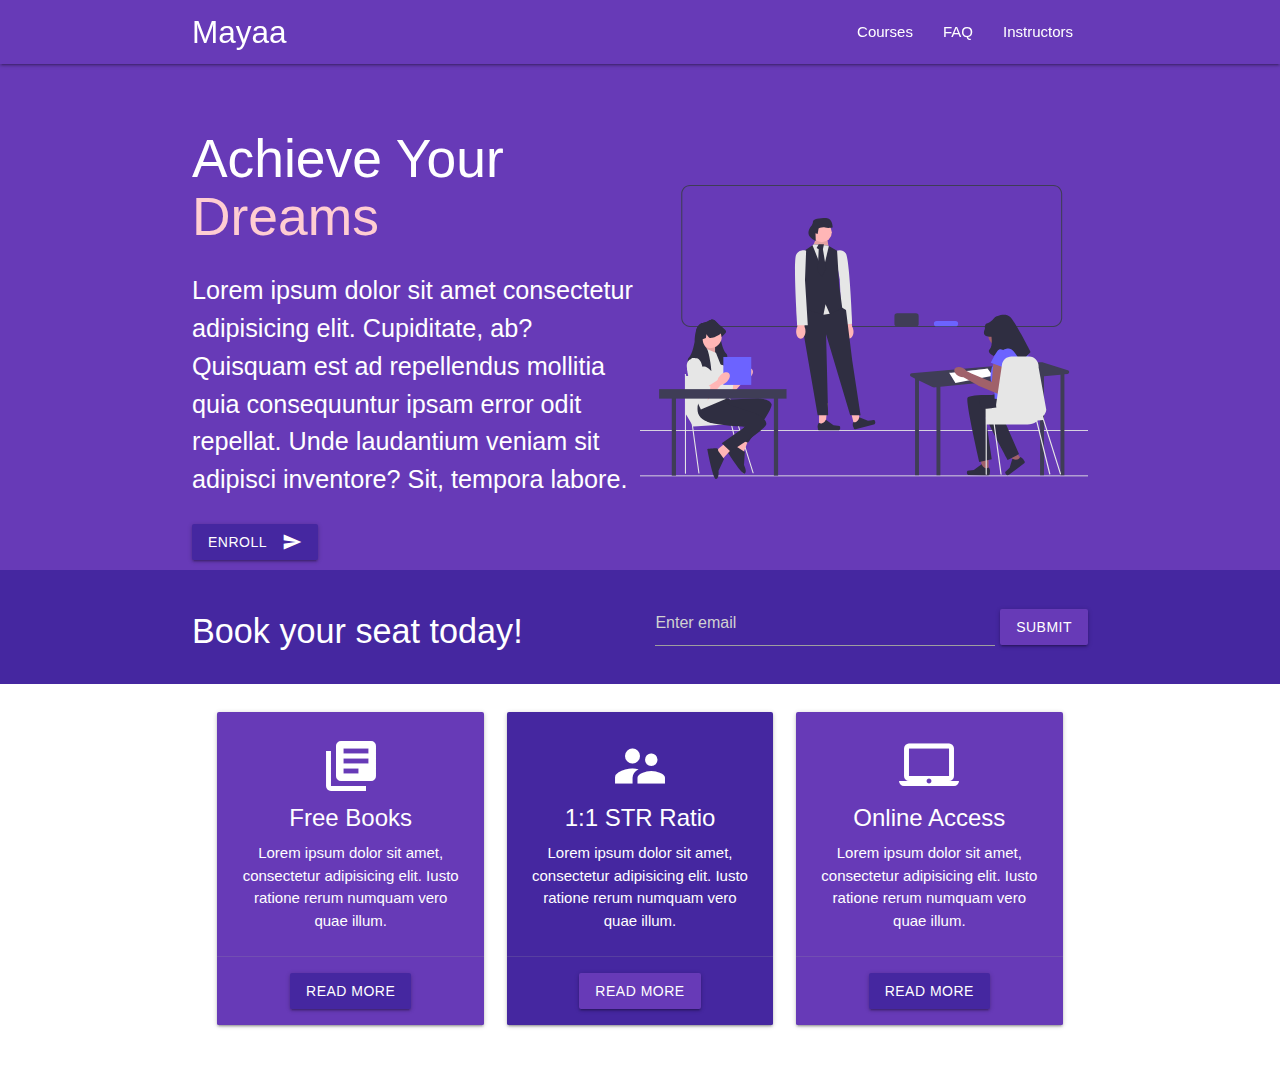
==== materialize_version/index.html @ 46b79b5e "Add materializeCSS version of the same design" ====
<!DOCTYPE html>
<html lang="en">

<head>
    <meta charset="UTF-8">
    <meta http-equiv="X-UA-Compatible" content="IE=edge">
    <meta name="viewport" content="width=device-width, initial-scale=1.0">
    <!--Import Google Icon Font-->
    <link href="https://fonts.googleapis.com/icon?family=Material+Icons" rel="stylesheet">
    <!--Import materialize.css-->
    <link rel="stylesheet" href="https://cdnjs.cloudflare.com/ajax/libs/materialize/1.0.0/css/materialize.min.css">
    <link rel="stylesheet" href="style.css">
    <title>Mayaa Preparation Classes</title>
</head>

<body>

    <!-- Navbar -->
    <div class="navbar-fixed">
        <nav class="nav-wrapper deep-purple z-depth-1">
            <div class="container">
                <a href="#" class="brand-logo">Mayaa</a>
                <!-- collapsible menu -->
                <a href="#" class="sidenav-trigger right" data-target="sidebar">
                    <i class="material-icons">menu</i>
                </a>

                <ul class="right hide-on-med-and-down">
                    <li>
                        <a href="#learn">Courses</a>
                    </li>
                    <li>
                        <a href="#questions">FAQ</a>
                    </li>
                    <li>
                        <a href="#instructors">Instructors</a>
                    </li>
                </ul>
            </div>
        </nav>
    </div>

    <!-- for the sidebar -->
    <ul class="sidenav" id="sidebar">
        <li>
            <a href="#learn">Courses</a>
        </li>
        <li>
            <a href="#questions">FAQ</a>
        </li>
        <li>
            <a href="#instructors">Instructors</a>
        </li>
    </ul>

    <!-- Showcase -->
    <section class="deep-purple white-text showcase">
        <div class="container">
            <div class="flex">
                <div>
                    <h2>Achieve Your <span class="red-text text-lighten-4">Dreams</span></h2>
                    <p class="flow-text">Lorem ipsum dolor sit amet consectetur adipisicing elit. Cupiditate, ab?
                        Quisquam est ad
                        repellendus mollitia quia consequuntur ipsam error odit repellat. Unde laudantium veniam sit
                        adipisci inventore? Sit, tempora labore.</p>
                    <button class="btn deep-purple darken-3 waves-effect waves-light" data-toggle="modal"
                        data-target="#enroll">Enroll
                        <i class="material-icons right">send</i>
                    </button>
                </div>
                <img class="showcase-img hide-on-small-and-down" src="img/showcase.svg" alt="a classroom">
            </div>
        </div>
    </section>


    <!-- Booking -->
    <section class="deep-purple darken-3 white-text booking">
        <div class="container">
            <div class="flex">
                <div class="valign-wrapper">
                    <h4>Book your seat today!</h4>
                </div>
                <div class="input-group">
                    <div class="flex">
                        <input type="text" placeholder="Enter email">
                        <button class="btn deep-purple" type="button">Submit</button>
                    </div>
                </div>
            </div>
        </div>
    </section>

    <!-- Boxes -->
    <section class="boxes">
        <div class="container">
            <div class="row">
                <div class="col s12 m4">
                    <div class="card deep-purple">
                        <div class="card-content white-text center-align">
                            <i class="medium material-icons">library_books</i>
                            <span class="card-title">Free Books</span>
                            <p>
                                Lorem ipsum dolor sit amet, consectetur adipisicing elit. Iusto ratione rerum numquam
                                vero quae illum.
                            </p>
                        </div>
                        <div class="card-action center-align">
                            <button class="btn deep-purple darken-3 waves-effect waves-light">Read More</button>
                        </div>
                    </div>
                </div>
                <div class="col s12 m4">
                    <div class="card deep-purple darken-3">
                        <div class="card-content white-text center-align">
                            <i class="medium material-icons">supervisor_account</i>
                            <span class="card-title">1:1 STR Ratio</span>
                            <p>
                                Lorem ipsum dolor sit amet, consectetur adipisicing elit. Iusto ratione rerum numquam
                                vero quae illum.
                            </p>
                        </div>
                        <div class="card-action center-align">
                            <button class="btn deep-purple waves-effect waves-light">Read More</button>
                        </div>
                    </div>
                </div>
                <div class="col s12 m4">
                    <div class="card deep-purple">
                        <div class="card-content white-text center-align">
                            <i class="medium material-icons">laptop_mac</i>
                            <span class="card-title">Online Access</span>
                            <p>
                                Lorem ipsum dolor sit amet, consectetur adipisicing elit. Iusto ratione rerum numquam
                                vero quae illum.
                            </p>
                        </div>
                        <div class="card-action center-align">
                            <button class="btn deep-purple darken-3 waves-effect waves-light">Read More</button>
                        </div>
                    </div>
                </div>
            </div>
        </div>
    </section>

    <!--JavaScript at end of body for optimized loading-->
    <script src="https://cdnjs.cloudflare.com/ajax/libs/materialize/1.0.0/js/materialize.min.js"></script>
    <script>
        document.addEventListener('DOMContentLoaded', function () {
            var elems = document.querySelectorAll('.sidenav');
            var instances = M.Sidenav.init(elems, {});
        });
    </script>
</body>

</html>
---- materialize_version/style.css ----
.flex {
    display: flex;
    align-items: center;
    justify-content: space-between;
}

.showcase::before {
    display: block;
    content: '';
    height: 30px;
}

.showcase-img {
    width: 50%;
    height: auto;
}

.showcase .btn {
    margin-bottom: 10px;
}

.booking {
    padding: 20px 0;
}

.booking .btn {
    margin-left: 5px;
}

.booking .valign-wrapper,
.booking .input-group{
    flex-grow: 1;
}

.boxes {
    padding: 20px;
}
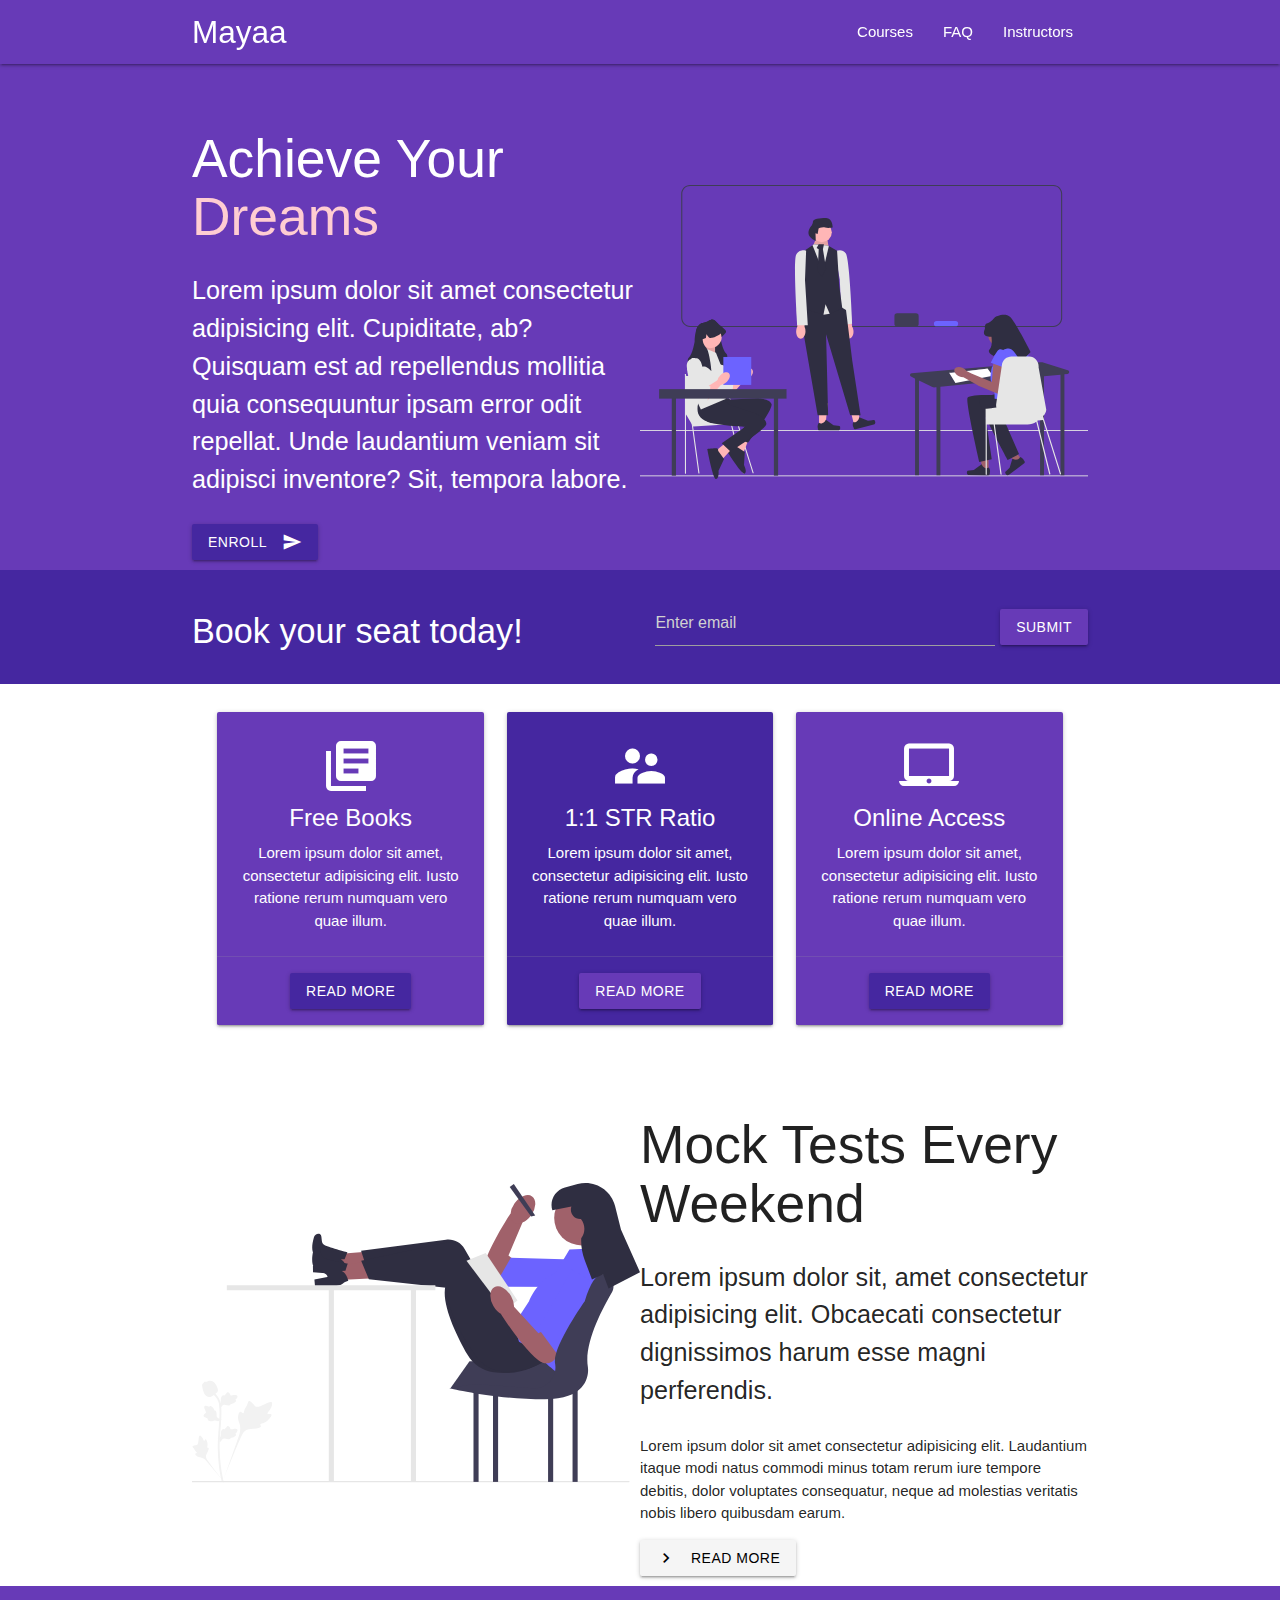
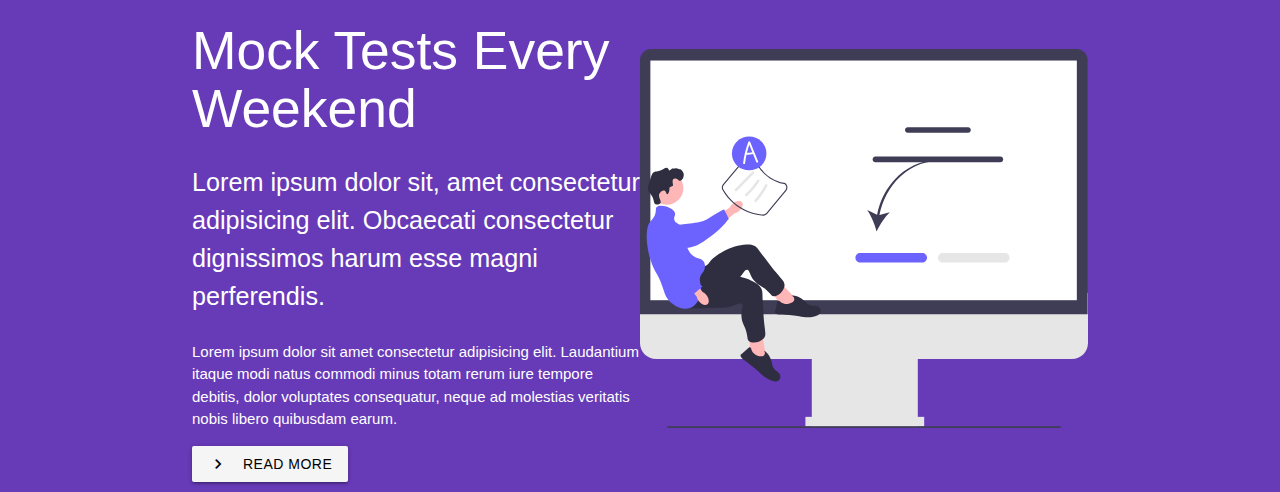
==== commit eca42f43: "Add Services Section" ====
--- a/materialize_version/index.html
+++ b/materialize_version/index.html
@@ -73,7 +73,6 @@
         </div>
     </section>
 
-
     <!-- Booking -->
     <section class="deep-purple darken-3 white-text booking">
         <div class="container">
@@ -144,6 +143,46 @@
         </div>
     </section>
 
+    <!-- Services -->
+    <section id="learn">
+        <div class="container">
+            <div class="flex">
+                <img src="img/exams.svg" class="learn-img" alt="person taking an exam">
+                <div>
+                    <h2>Mock Tests Every Weekend</h2>
+                    <p class="flow-text">Lorem ipsum dolor sit, amet consectetur adipisicing elit. Obcaecati consectetur
+                        dignissimos harum esse magni perferendis.</p>
+                    <p>Lorem ipsum dolor sit amet consectetur adipisicing elit. Laudantium itaque modi natus commodi
+                        minus totam rerum iure tempore debitis, dolor voluptates consequatur, neque ad molestias
+                        veritatis nobis libero quibusdam earum.</p>
+                    <a href="#!" class="btn grey lighten-4 waves-effect waves-black black-text">
+                        <i class="material-icons left">chevron_right</i>Read More
+                    </a>
+                </div>
+            </div>
+        </div>
+    </section>
+
+    <section id="learn" class="deep-purple white-text">
+        <div class="container">
+            <div class="flex">
+                <div>
+                    <h2>Mock Tests Every Weekend</h2>
+                    <p class="flow-text">Lorem ipsum dolor sit, amet consectetur adipisicing elit. Obcaecati consectetur
+                        dignissimos harum esse magni perferendis.</p>
+                    <p>Lorem ipsum dolor sit amet consectetur adipisicing elit. Laudantium itaque modi natus commodi
+                        minus totam rerum iure tempore debitis, dolor voluptates consequatur, neque ad molestias
+                        veritatis nobis libero quibusdam earum.</p>
+                    <a href="#!" class="btn grey lighten-4 waves-effect waves-black black-text">
+                        <i class="material-icons left">chevron_right</i>Read More
+                    </a>
+                </div>
+                <img src="img/test.svg" class="learn-img" alt="person taking an exam">
+            </div>
+        </div>
+    </section>
+
+
     <!--JavaScript at end of body for optimized loading-->
     <script src="https://cdnjs.cloudflare.com/ajax/libs/materialize/1.0.0/js/materialize.min.js"></script>
     <script>
--- a/materialize_version/style.css
+++ b/materialize_version/style.css
@@ -10,12 +10,14 @@
     height: 30px;
 }
 
-.showcase-img {
+.showcase-img,
+.learn-img {
     width: 50%;
     height: auto;
 }
 
-.showcase .btn {
+.showcase .btn,
+#learn .btn{
     margin-bottom: 10px;
 }
 
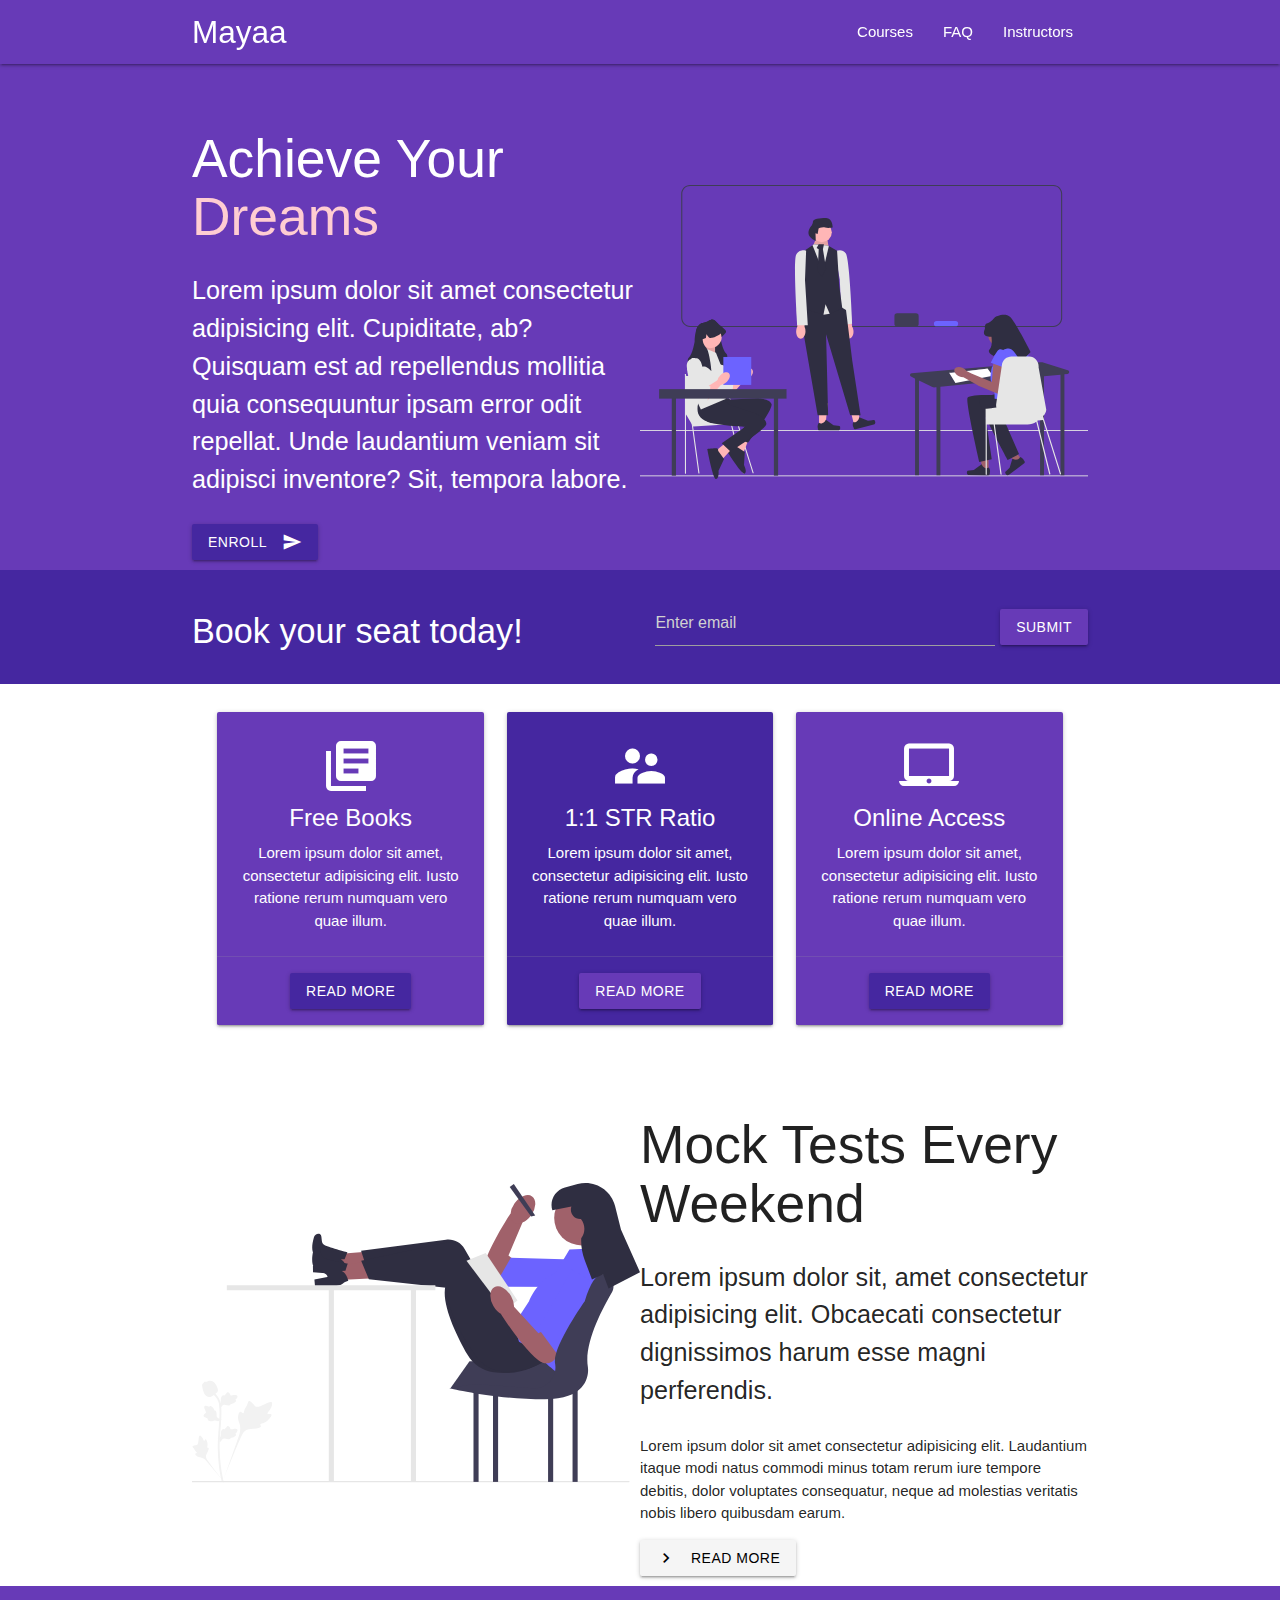
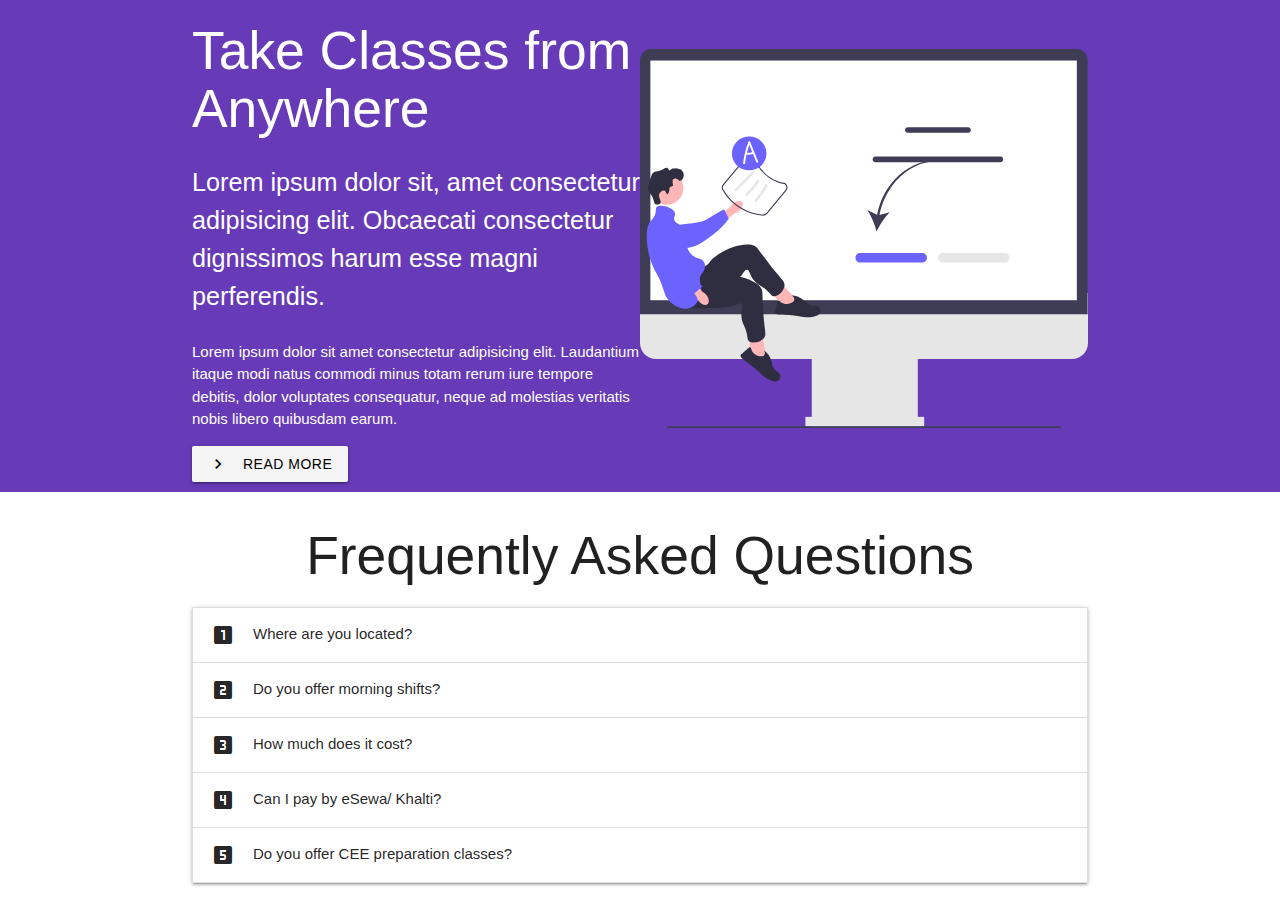
==== commit 1d599b9a: "Add FAQ" ====
--- a/materialize_version/index.html
+++ b/materialize_version/index.html
@@ -167,7 +167,7 @@
         <div class="container">
             <div class="flex">
                 <div>
-                    <h2>Mock Tests Every Weekend</h2>
+                    <h2>Take Classes from Anywhere</h2>
                     <p class="flow-text">Lorem ipsum dolor sit, amet consectetur adipisicing elit. Obcaecati consectetur
                         dignissimos harum esse magni perferendis.</p>
                     <p>Lorem ipsum dolor sit amet consectetur adipisicing elit. Laudantium itaque modi natus commodi
@@ -182,13 +182,47 @@
         </div>
     </section>
 
+    <!-- FAQ -->
+    <section id="questions">
+        <div class="container">
+            <h2 class="center-align">Frequently Asked Questions</h2>
+            <ul class="collapsible">
+                <li>
+                    <div class="collapsible-header"><i class="material-icons left">looks_one</i>Where are you located?</div>
+                    <div class="collapsible-body"><span>Lorem ipsum dolor sit amet.</span></div>
+                </li>
+                <li>
+                    <div class="collapsible-header"><i class="material-icons left">looks_two</i>Do you offer morning shifts?</div>
+                    <div class="collapsible-body"><span>Lorem ipsum dolor sit amet.</span></div>
+                </li>
+                <li>
+                    <div class="collapsible-header"><i class="material-icons left">looks_3</i>How much does it cost?</div>
+                    <div class="collapsible-body"><span>Lorem ipsum dolor sit amet.</span></div>
+                </li>
+                <li>
+                    <div class="collapsible-header"><i class="material-icons left">looks_4</i>Can I pay by eSewa/ Khalti?</div>
+                    <div class="collapsible-body"><span>Lorem ipsum dolor sit amet.</span></div>
+                </li>
+                <li>
+                    <div class="collapsible-header"><i class="material-icons left">looks_5</i>Do you offer CEE preparation classes?</div>
+                    <div class="collapsible-body"><span>Lorem ipsum dolor sit amet.</span></div>
+                </li>
+            </ul>
+        </div>
+    </section>
+
+    <!-- Instructors -->
 
     <!--JavaScript at end of body for optimized loading-->
     <script src="https://cdnjs.cloudflare.com/ajax/libs/materialize/1.0.0/js/materialize.min.js"></script>
     <script>
         document.addEventListener('DOMContentLoaded', function () {
-            var elems = document.querySelectorAll('.sidenav');
-            var instances = M.Sidenav.init(elems, {});
+            // Sidenav
+            var sidenavs = document.querySelectorAll('.sidenav');
+            var sidenav_instances = M.Sidenav.init(sidenavs, {});
+            // Accordion
+            var accordions = document.querySelectorAll('.collapsible');
+            var accordion_instances = M.Collapsible.init(accordions, {});
         });
     </script>
 </body>
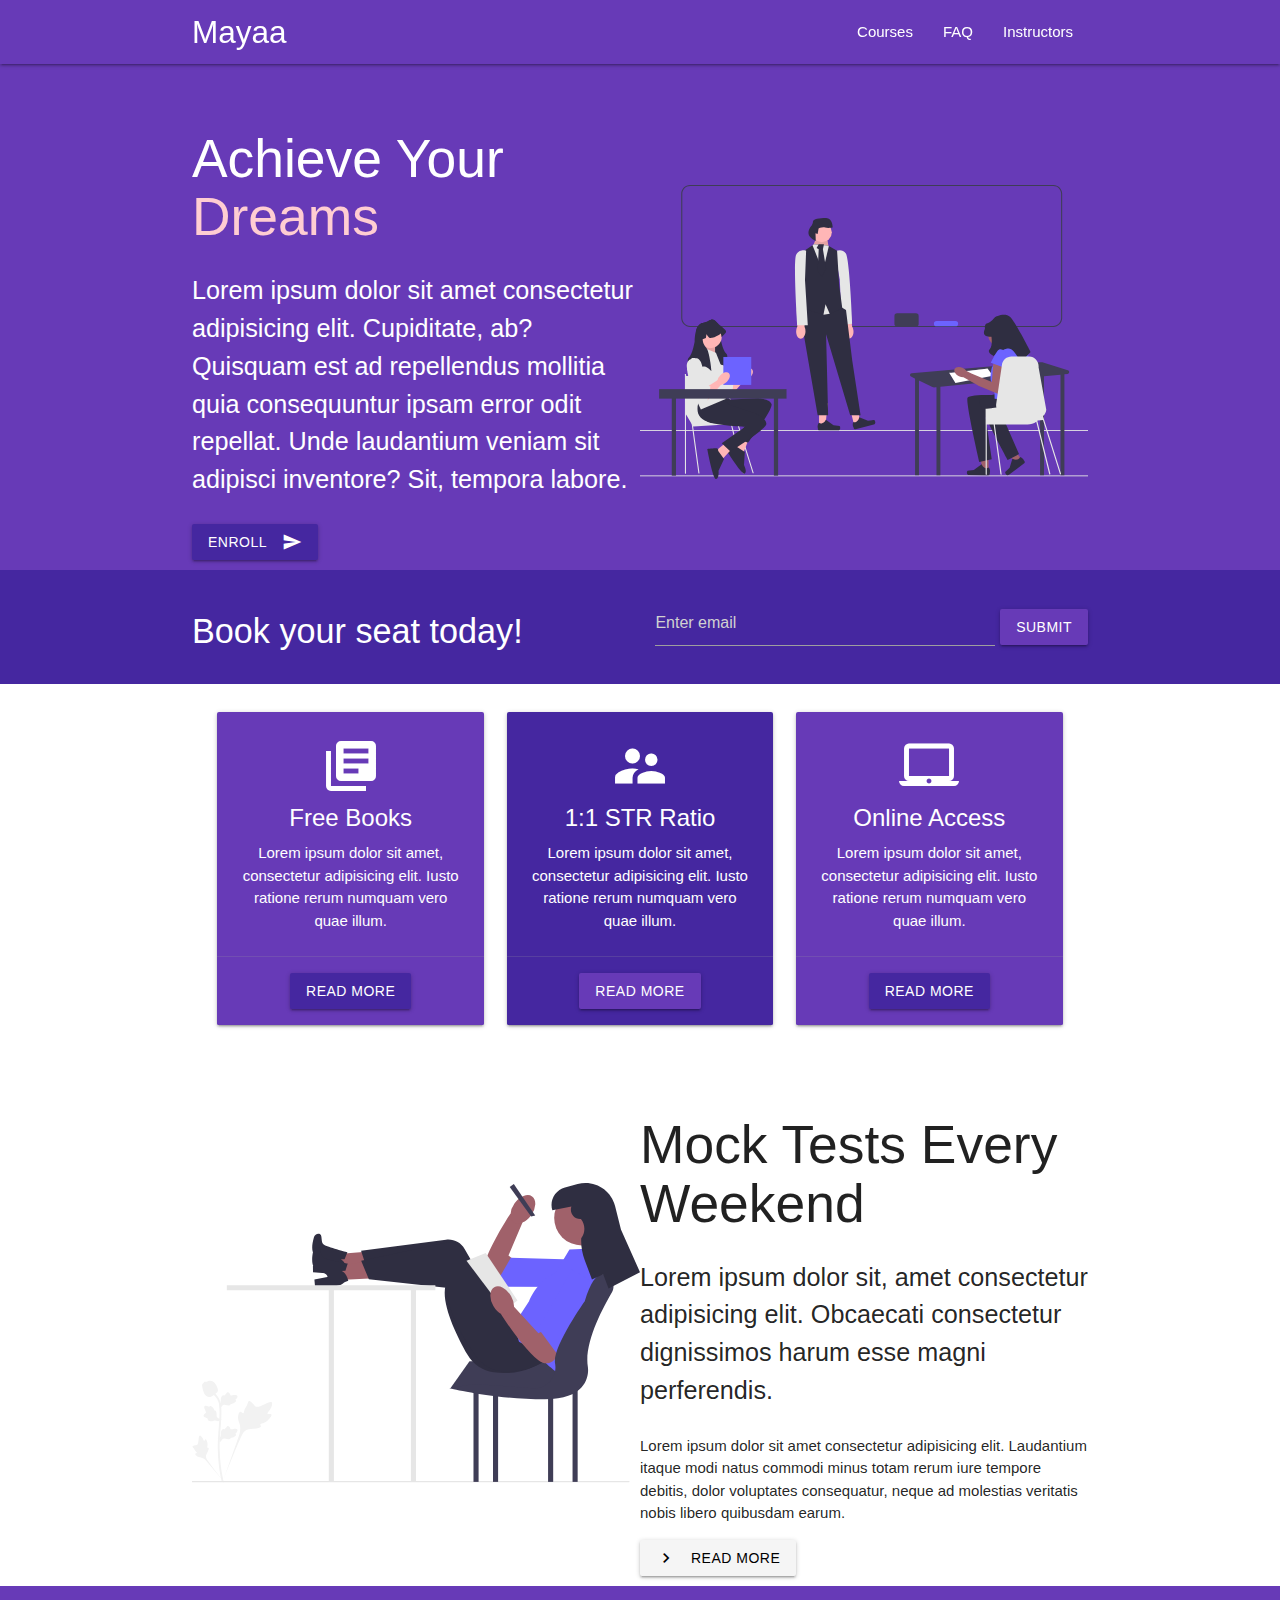
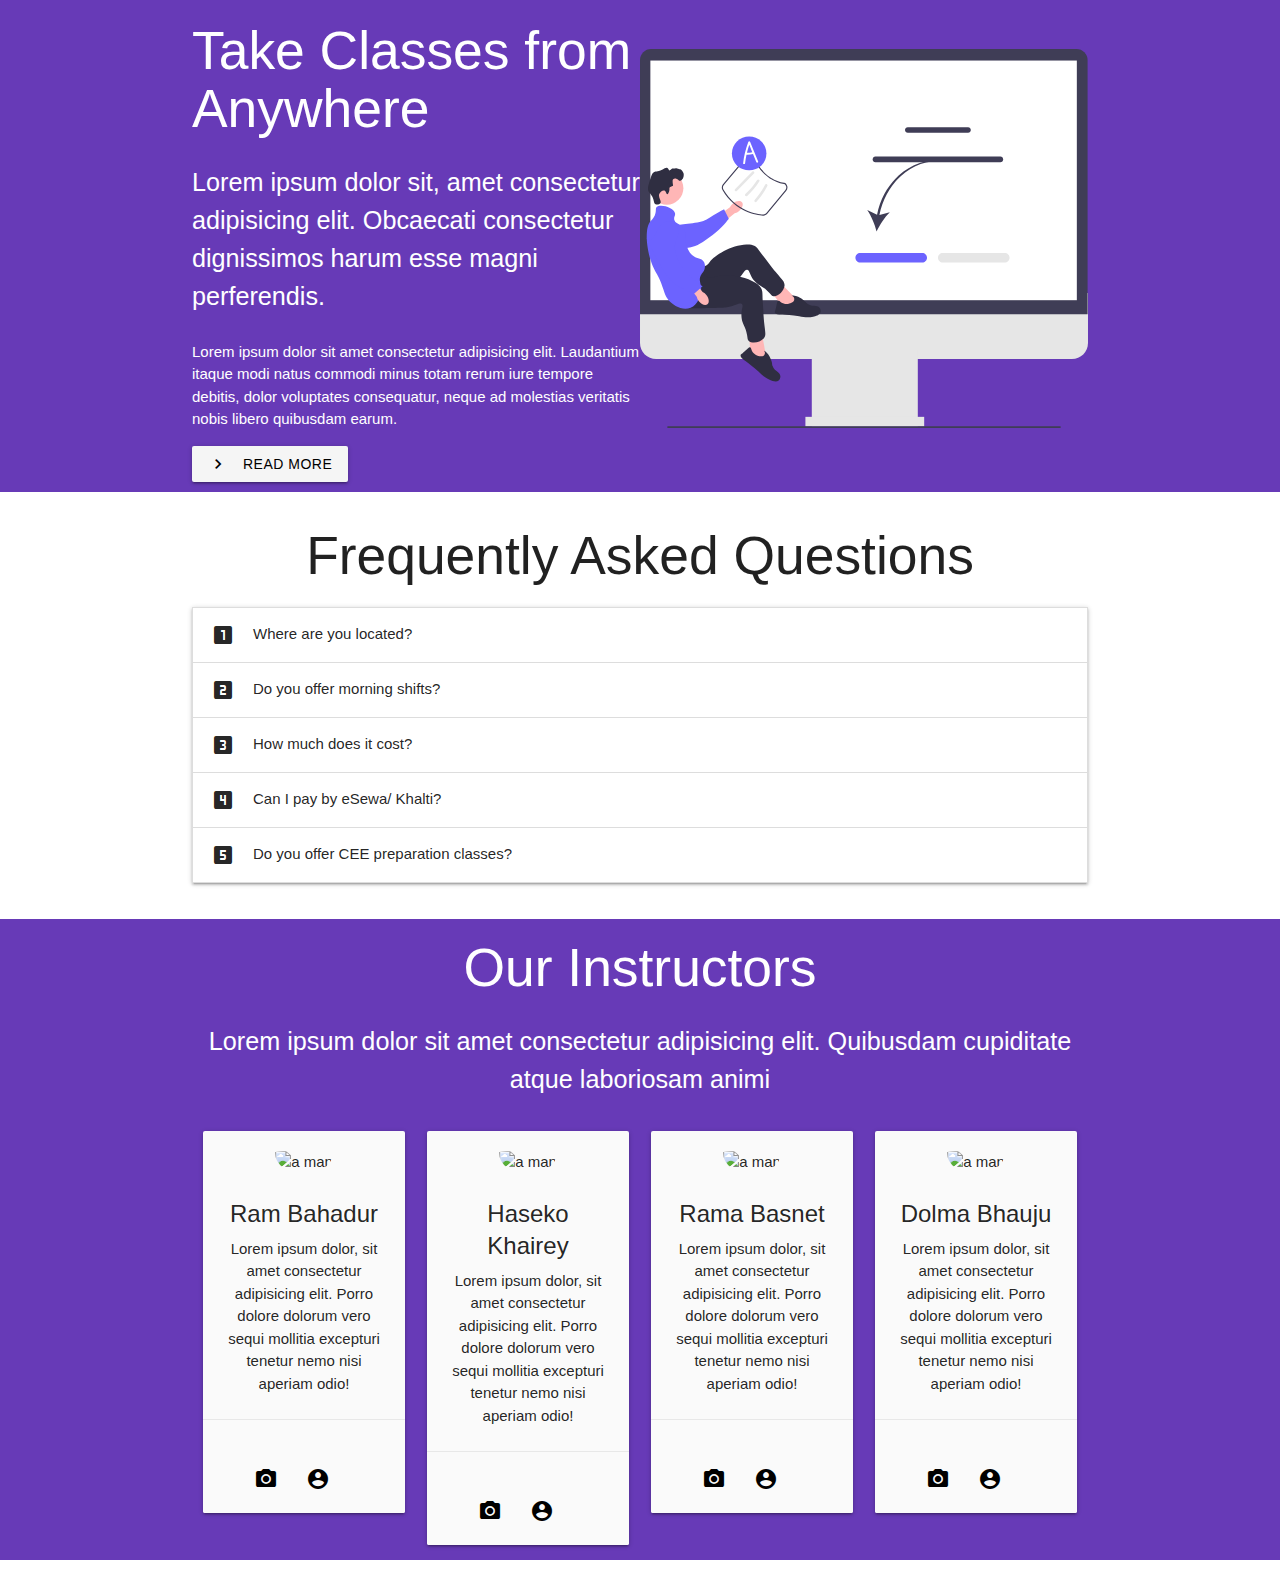
==== commit 29342ac6: "Add instructors section" ====
--- a/materialize_version/index.html
+++ b/materialize_version/index.html
@@ -188,23 +188,28 @@
             <h2 class="center-align">Frequently Asked Questions</h2>
             <ul class="collapsible">
                 <li>
-                    <div class="collapsible-header"><i class="material-icons left">looks_one</i>Where are you located?</div>
-                    <div class="collapsible-body"><span>Lorem ipsum dolor sit amet.</span></div>
-                </li>
-                <li>
-                    <div class="collapsible-header"><i class="material-icons left">looks_two</i>Do you offer morning shifts?</div>
-                    <div class="collapsible-body"><span>Lorem ipsum dolor sit amet.</span></div>
-                </li>
-                <li>
-                    <div class="collapsible-header"><i class="material-icons left">looks_3</i>How much does it cost?</div>
-                    <div class="collapsible-body"><span>Lorem ipsum dolor sit amet.</span></div>
-                </li>
-                <li>
-                    <div class="collapsible-header"><i class="material-icons left">looks_4</i>Can I pay by eSewa/ Khalti?</div>
-                    <div class="collapsible-body"><span>Lorem ipsum dolor sit amet.</span></div>
-                </li>
-                <li>
-                    <div class="collapsible-header"><i class="material-icons left">looks_5</i>Do you offer CEE preparation classes?</div>
+                    <div class="collapsible-header"><i class="material-icons left">looks_one</i>Where are you located?
+                    </div>
+                    <div class="collapsible-body"><span>Lorem ipsum dolor sit amet.</span></div>
+                </li>
+                <li>
+                    <div class="collapsible-header"><i class="material-icons left">looks_two</i>Do you offer morning
+                        shifts?</div>
+                    <div class="collapsible-body"><span>Lorem ipsum dolor sit amet.</span></div>
+                </li>
+                <li>
+                    <div class="collapsible-header"><i class="material-icons left">looks_3</i>How much does it cost?
+                    </div>
+                    <div class="collapsible-body"><span>Lorem ipsum dolor sit amet.</span></div>
+                </li>
+                <li>
+                    <div class="collapsible-header"><i class="material-icons left">looks_4</i>Can I pay by eSewa/
+                        Khalti?</div>
+                    <div class="collapsible-body"><span>Lorem ipsum dolor sit amet.</span></div>
+                </li>
+                <li>
+                    <div class="collapsible-header"><i class="material-icons left">looks_5</i>Do you offer CEE
+                        preparation classes?</div>
                     <div class="collapsible-body"><span>Lorem ipsum dolor sit amet.</span></div>
                 </li>
             </ul>
@@ -212,17 +217,87 @@
     </section>
 
     <!-- Instructors -->
+    <section id="instructors" class="deep-purple">
+        <div class="container">
+            <h2 class="center-align white-text">Our Instructors</h2>
+            <p class="flow-text center-align white-text">
+                Lorem ipsum dolor sit amet consectetur adipisicing elit. Quibusdam cupiditate atque laboriosam animi
+            </p>
+            <div class="row">
+                <div class="col s12 m6 l3">
+                    <div class="card center-align grey lighten-5">
+                        <img src="https://randomuser.me/api/portraits/men/69.jpg" alt="a man"
+                            class="responsive-image circle">
+                        <div class="card-content">
+                            <span class="card-title">Ram Bahadur</span>
+                            <p>Lorem ipsum dolor, sit amet consectetur adipisicing elit. Porro dolore dolorum vero sequi
+                                mollitia excepturi tenetur nemo nisi aperiam odio!</p>
+                        </div>
+                        <div class="card-action">
+                            <a href="#!"><i class="material-icons">flutter_dash</i></a>
+                            <a href="#!"><i class="material-icons">photo_camera</i></a>
+                            <a href="#!"><i class="material-icons">account_circle</i></a>
+                        </div>
+                    </div>
+                </div>
+                <div class="col s12 m6 l3">
+                    <div class="card center-align grey lighten-5">
+                        <img src="https://randomuser.me/api/portraits/men/42.jpg" alt="a man"
+                            class="responsive-image circle">
+                        <div class="card-content">
+                            <span class="card-title">Haseko Khairey</span>
+                            <p>Lorem ipsum dolor, sit amet consectetur adipisicing elit. Porro dolore dolorum vero sequi
+                                mollitia excepturi tenetur nemo nisi aperiam odio!</p>
+                        </div>
+                        <div class="card-action">
+                            <a href="#!"><i class="material-icons">flutter_dash</i></a>
+                            <a href="#!"><i class="material-icons">photo_camera</i></a>
+                            <a href="#!"><i class="material-icons">account_circle</i></a>
+                        </div>
+                    </div>
+                </div>
+                <div class="col s12 m6 l3">
+                    <div class="card center-align grey lighten-5">
+                        <img src="https://randomuser.me/api/portraits/women/69.jpg" alt="a man"
+                            class="responsive-image circle">
+                        <div class="card-content">
+                            <span class="card-title">Rama Basnet</span>
+                            <p>Lorem ipsum dolor, sit amet consectetur adipisicing elit. Porro dolore dolorum vero sequi
+                                mollitia excepturi tenetur nemo nisi aperiam odio!</p>
+                        </div>
+                        <div class="card-action">
+                            <a href="#!"><i class="material-icons">flutter_dash</i></a>
+                            <a href="#!"><i class="material-icons">photo_camera</i></a>
+                            <a href="#!"><i class="material-icons">account_circle</i></a>
+                        </div>
+                    </div>
+                </div>
+                <div class="col s12 m6 l3">
+                    <div class="card center-align grey lighten-5">
+                        <img src="https://randomuser.me/api/portraits/women/42.jpg" alt="a man"
+                            class="responsive-image circle">
+                        <div class="card-content">
+                            <span class="card-title">Dolma Bhauju</span>
+                            <p>Lorem ipsum dolor, sit amet consectetur adipisicing elit. Porro dolore dolorum vero sequi
+                                mollitia excepturi tenetur nemo nisi aperiam odio!</p>
+                        </div>
+                        <div class="card-action">
+                            <a href="#!"><i class="material-icons">flutter_dash</i></a>
+                            <a href="#!"><i class="material-icons">photo_camera</i></a>
+                            <a href="#!"><i class="material-icons">account_circle</i></a>
+                        </div>
+                    </div>
+                </div>
+            </div>
+        </div>
+    </section>
 
     <!--JavaScript at end of body for optimized loading-->
     <script src="https://cdnjs.cloudflare.com/ajax/libs/materialize/1.0.0/js/materialize.min.js"></script>
     <script>
         document.addEventListener('DOMContentLoaded', function () {
-            // Sidenav
-            var sidenavs = document.querySelectorAll('.sidenav');
-            var sidenav_instances = M.Sidenav.init(sidenavs, {});
-            // Accordion
-            var accordions = document.querySelectorAll('.collapsible');
-            var accordion_instances = M.Collapsible.init(accordions, {});
+            // initialize all components that require JavaScript
+            M.AutoInit();
         });
     </script>
 </body>
--- a/materialize_version/style.css
+++ b/materialize_version/style.css
@@ -37,3 +37,15 @@
 .boxes {
     padding: 20px;
 }
+
+#instructors a {
+    color: black;
+}
+
+#instructors img {
+    padding-top: 20px;
+}
+
+#instructors h2 {
+    padding-top: 20px;
+}
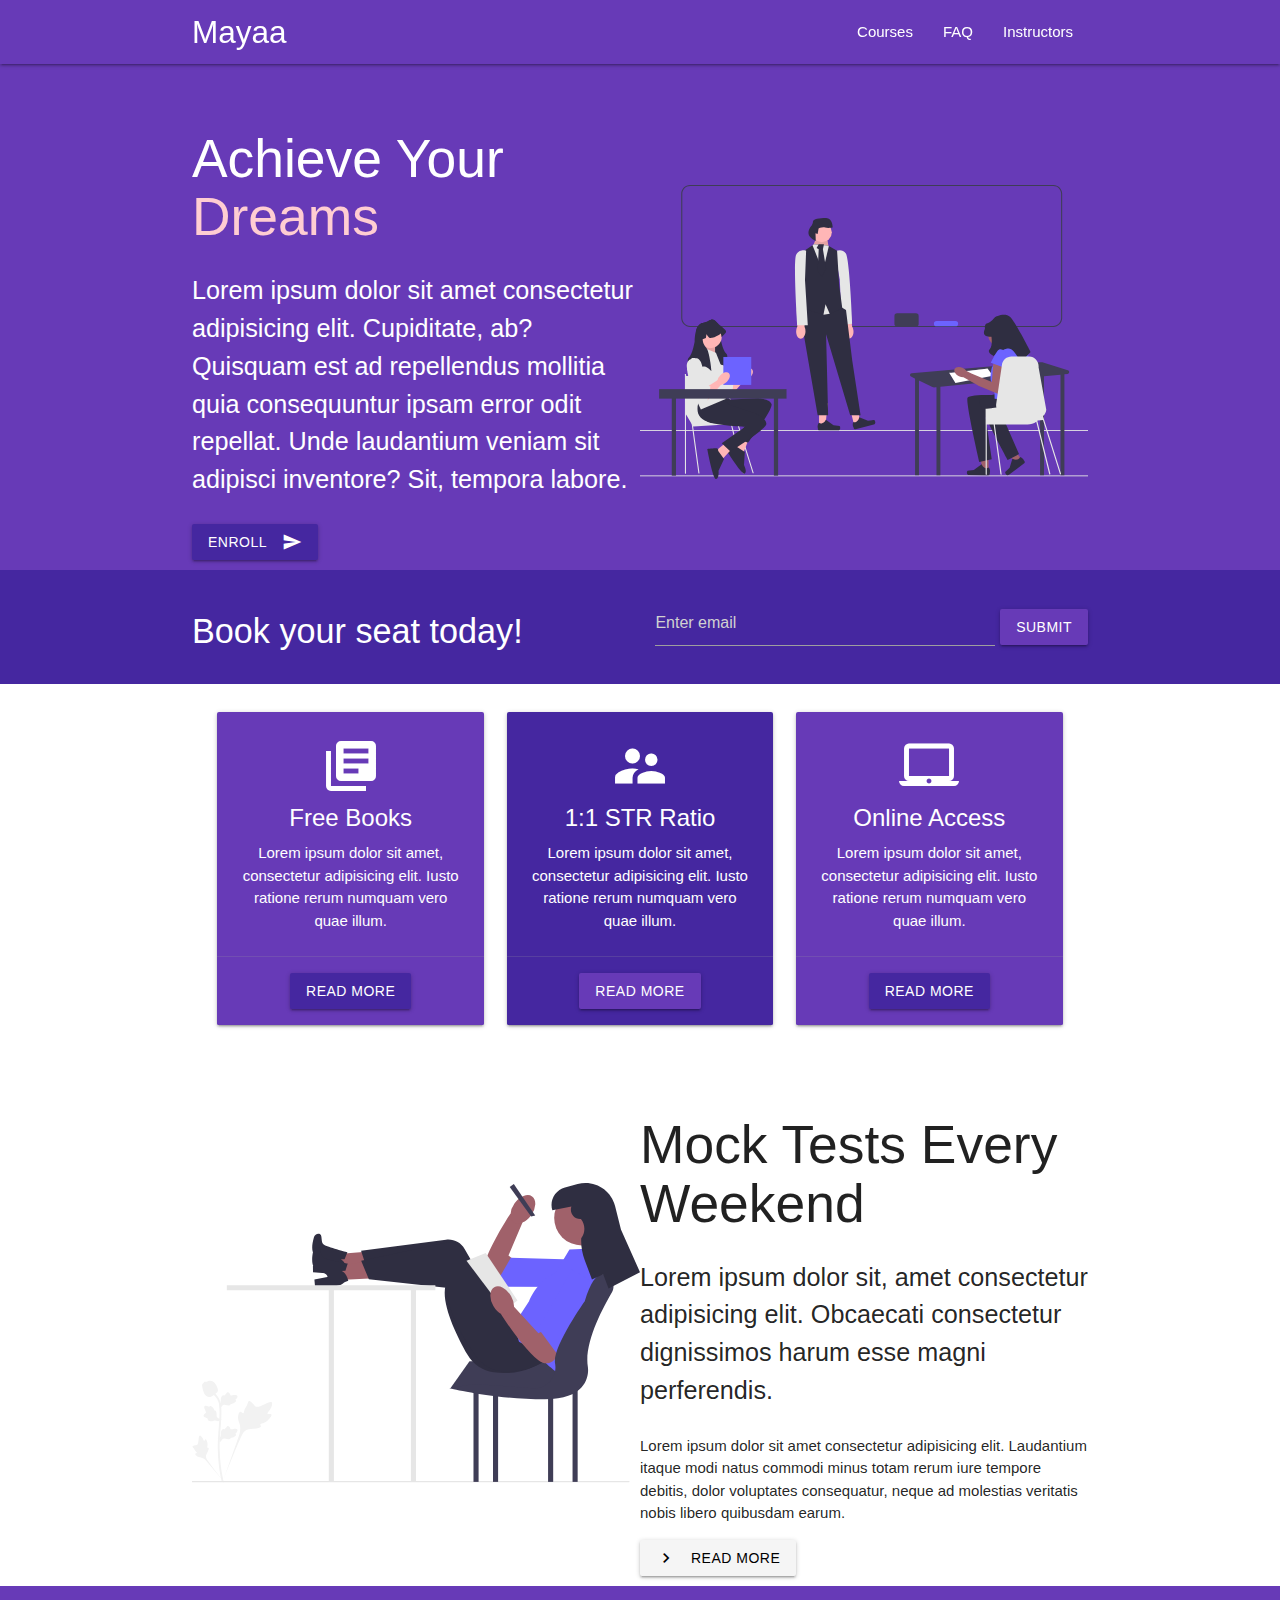
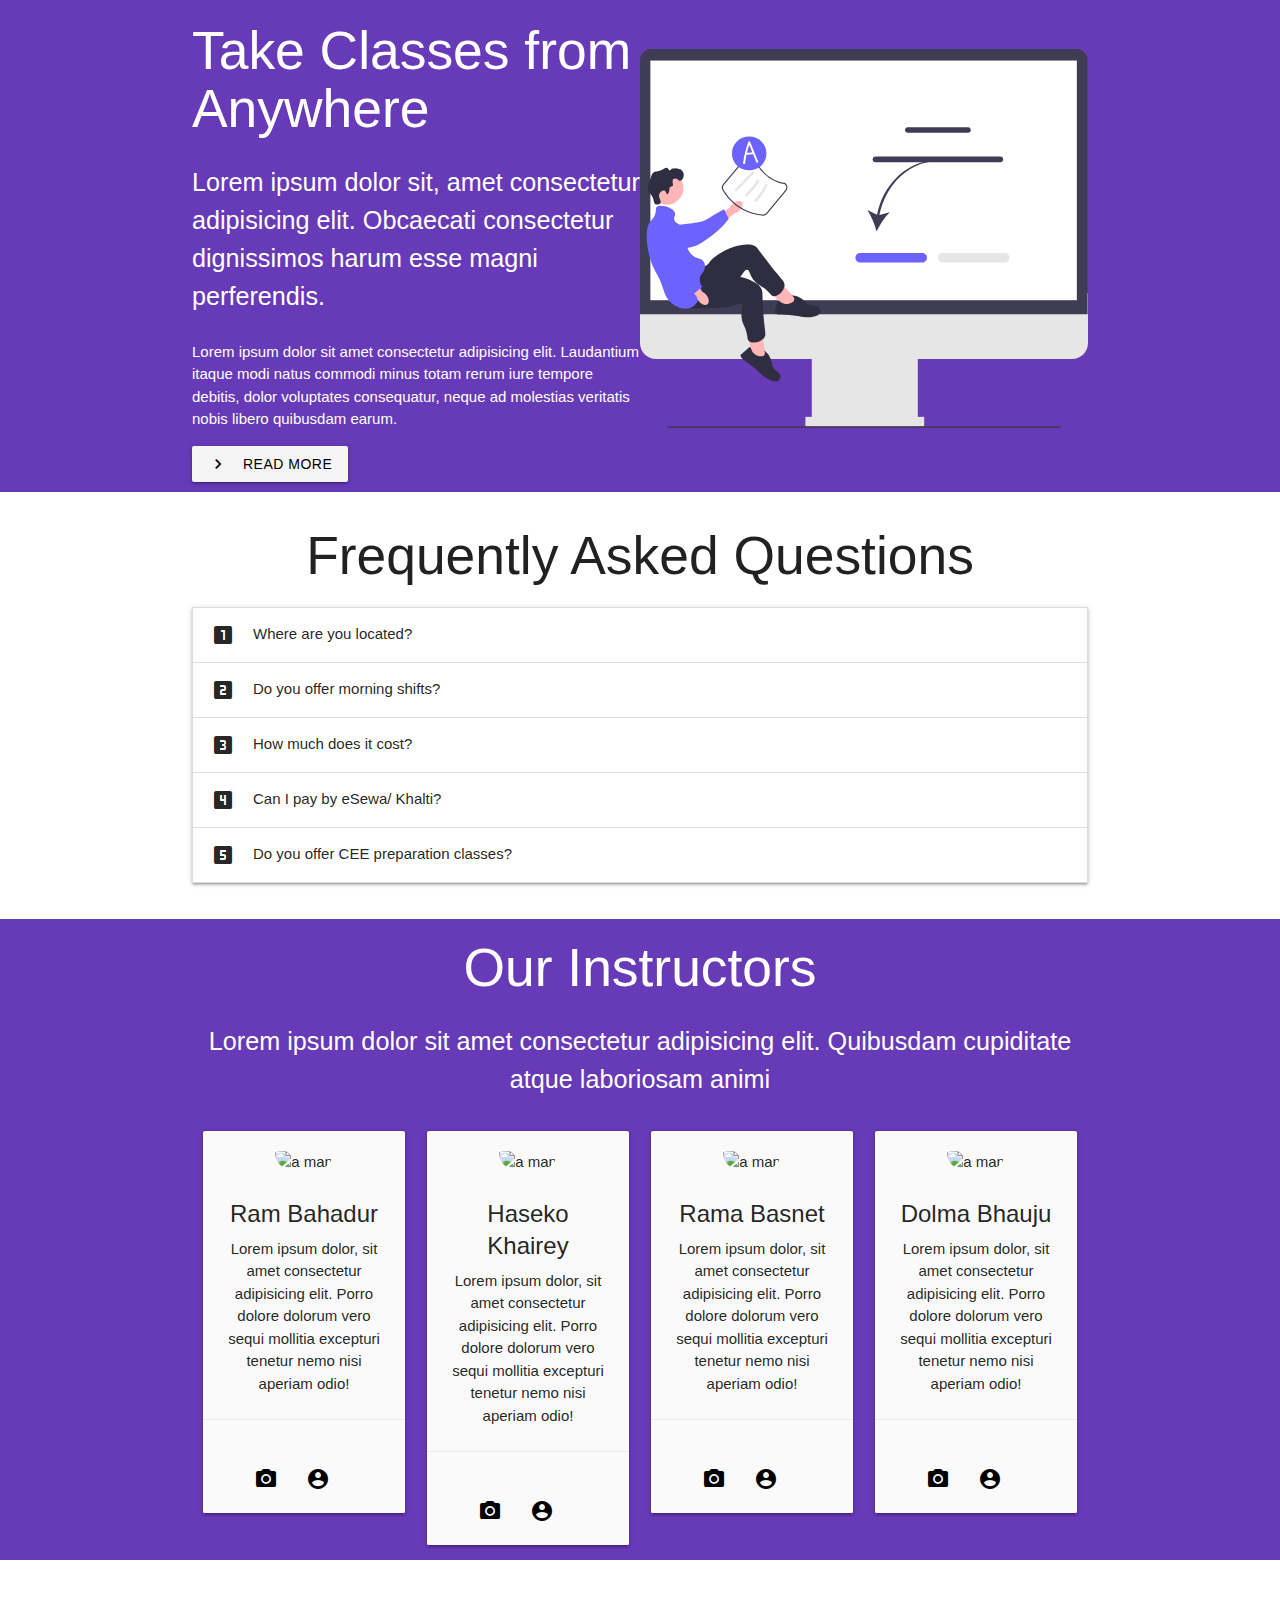
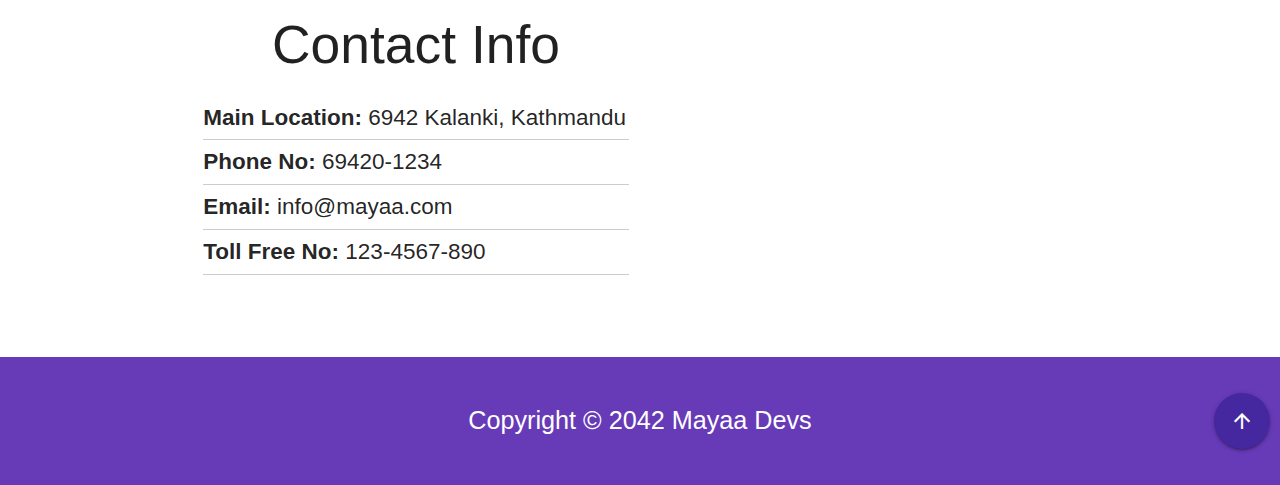
==== commit 771f3d16: "Add contact info and footer" ====
--- a/materialize_version/index.html
+++ b/materialize_version/index.html
@@ -21,7 +21,7 @@
             <div class="container">
                 <a href="#" class="brand-logo">Mayaa</a>
                 <!-- collapsible menu -->
-                <a href="#" class="sidenav-trigger right" data-target="sidebar">
+                <a href="#" class="sidenav-trigger left" data-target="sidebar">
                     <i class="material-icons">menu</i>
                 </a>
 
@@ -292,6 +292,48 @@
         </div>
     </section>
 
+    <!-- Contact and Map -->
+    <section class="contact">
+        <div class="container">
+            <div class="row">
+                <div class="col s12 m6">
+                    <h2 class="center-align">Contact Info</h2>
+                    <ul class="contact-list">
+                        <li>
+                            <span class="bold">Main Location:</span> 6942 Kalanki, Kathmandu
+                        </li>
+                        <li>
+                            <span class="bold">Phone No:</span> 69420-1234
+                        </li>
+                        <li>
+                            <span class="bold">Email:</span> info@mayaa.com
+                        </li>
+                        <li>
+                            <span class="bold">Toll Free No:</span> 123-4567-890
+                        </li>
+                    </ul>
+                </div>
+                <div class="col s12 m6">
+                    <iframe
+                        src="https://www.google.com/maps/embed?pb=!1m18!1m12!1m3!1d709.3081892595402!2d85.28177287544143!3d27.69346614579268!2m3!1f0!2f0!3f0!3m2!1i1024!2i768!4f13.1!3m3!1m2!1s0x39eb187a97f390b1%3A0xec3f47092df0d4ca!2sKalanki%2C%20Kathmandu%2044600!5e0!3m2!1sen!2snp!4v1674472576003!5m2!1sen!2snp"
+                        style="border:0;" allowfullscreen="" loading="lazy"
+                        referrerpolicy="no-referrer-when-downgrade"></iframe>
+                </div>
+            </div>
+        </div>
+    </section>
+
+    <!-- Footer -->
+    <footer class="deep-purple white-text center-align footer">
+        <div class="container">
+                <p class="flow-text">Copyright &copy; 2042 Mayaa Devs</p>
+                <!-- floating go up button -->
+                <a href="#" class="go-up btn-floating btn-large deep-purple darken-3 waves-effect waves-light">
+                    <i class="material-icons">arrow_upward</i>
+                </a>
+        </div>
+    </footer>
+
     <!--JavaScript at end of body for optimized loading-->
     <script src="https://cdnjs.cloudflare.com/ajax/libs/materialize/1.0.0/js/materialize.min.js"></script>
     <script>
--- a/materialize_version/style.css
+++ b/materialize_version/style.css
@@ -2,6 +2,15 @@
     display: flex;
     align-items: center;
     justify-content: space-between;
+}
+
+.bold {
+    font-weight: bold;
+}
+
+iframe {
+    width: 100%;
+    height: 350px;
 }
 
 .showcase::before {
@@ -49,3 +58,22 @@
 #instructors h2 {
     padding-top: 20px;
 }
+
+.contact .contact-list > li {
+    border-bottom: 1px solid #ccc;
+    padding: 5px 0;
+    font-size: 1.5rem;
+    font-weight: lighter;
+}
+
+.footer {
+    padding: 20px 0;
+    position: relative;
+}
+
+.footer .go-up {
+    position: absolute;
+    top: 50%;
+    transform: translateY(-50%);
+    right: 10px;
+}
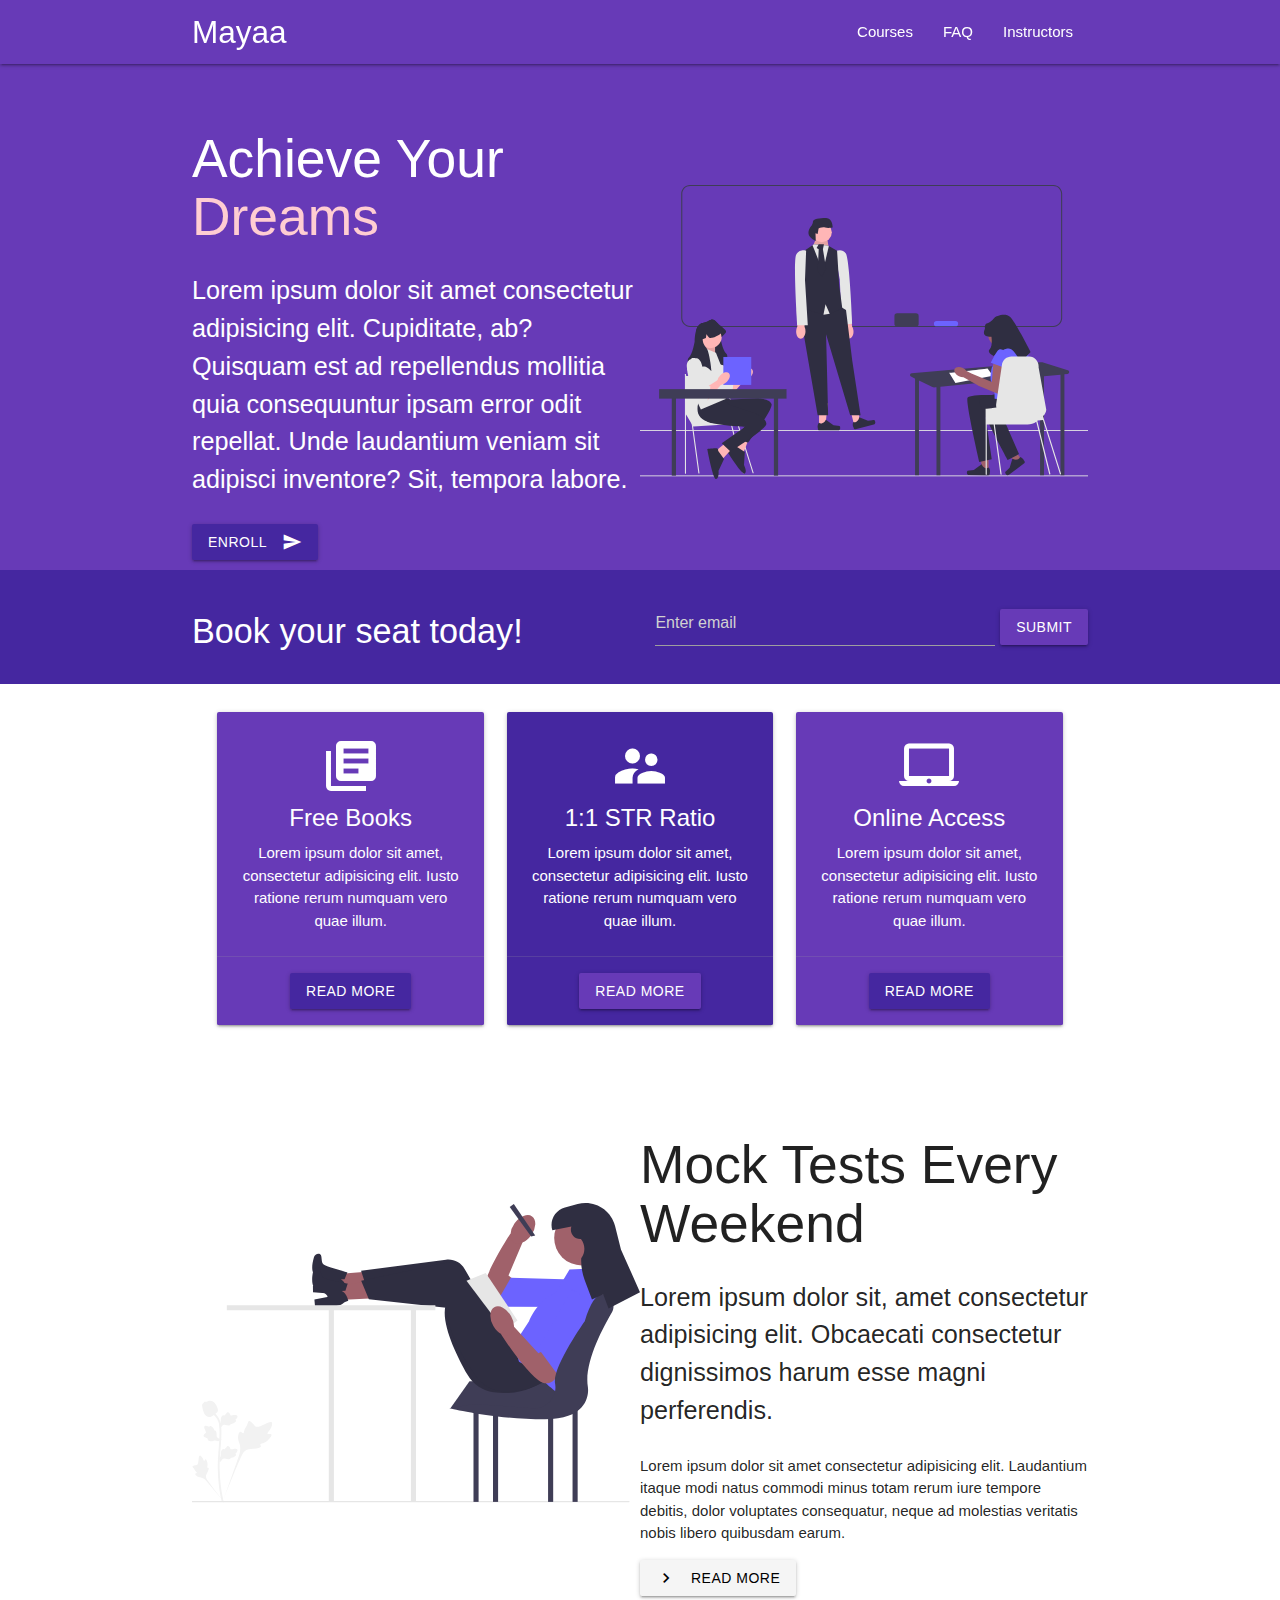
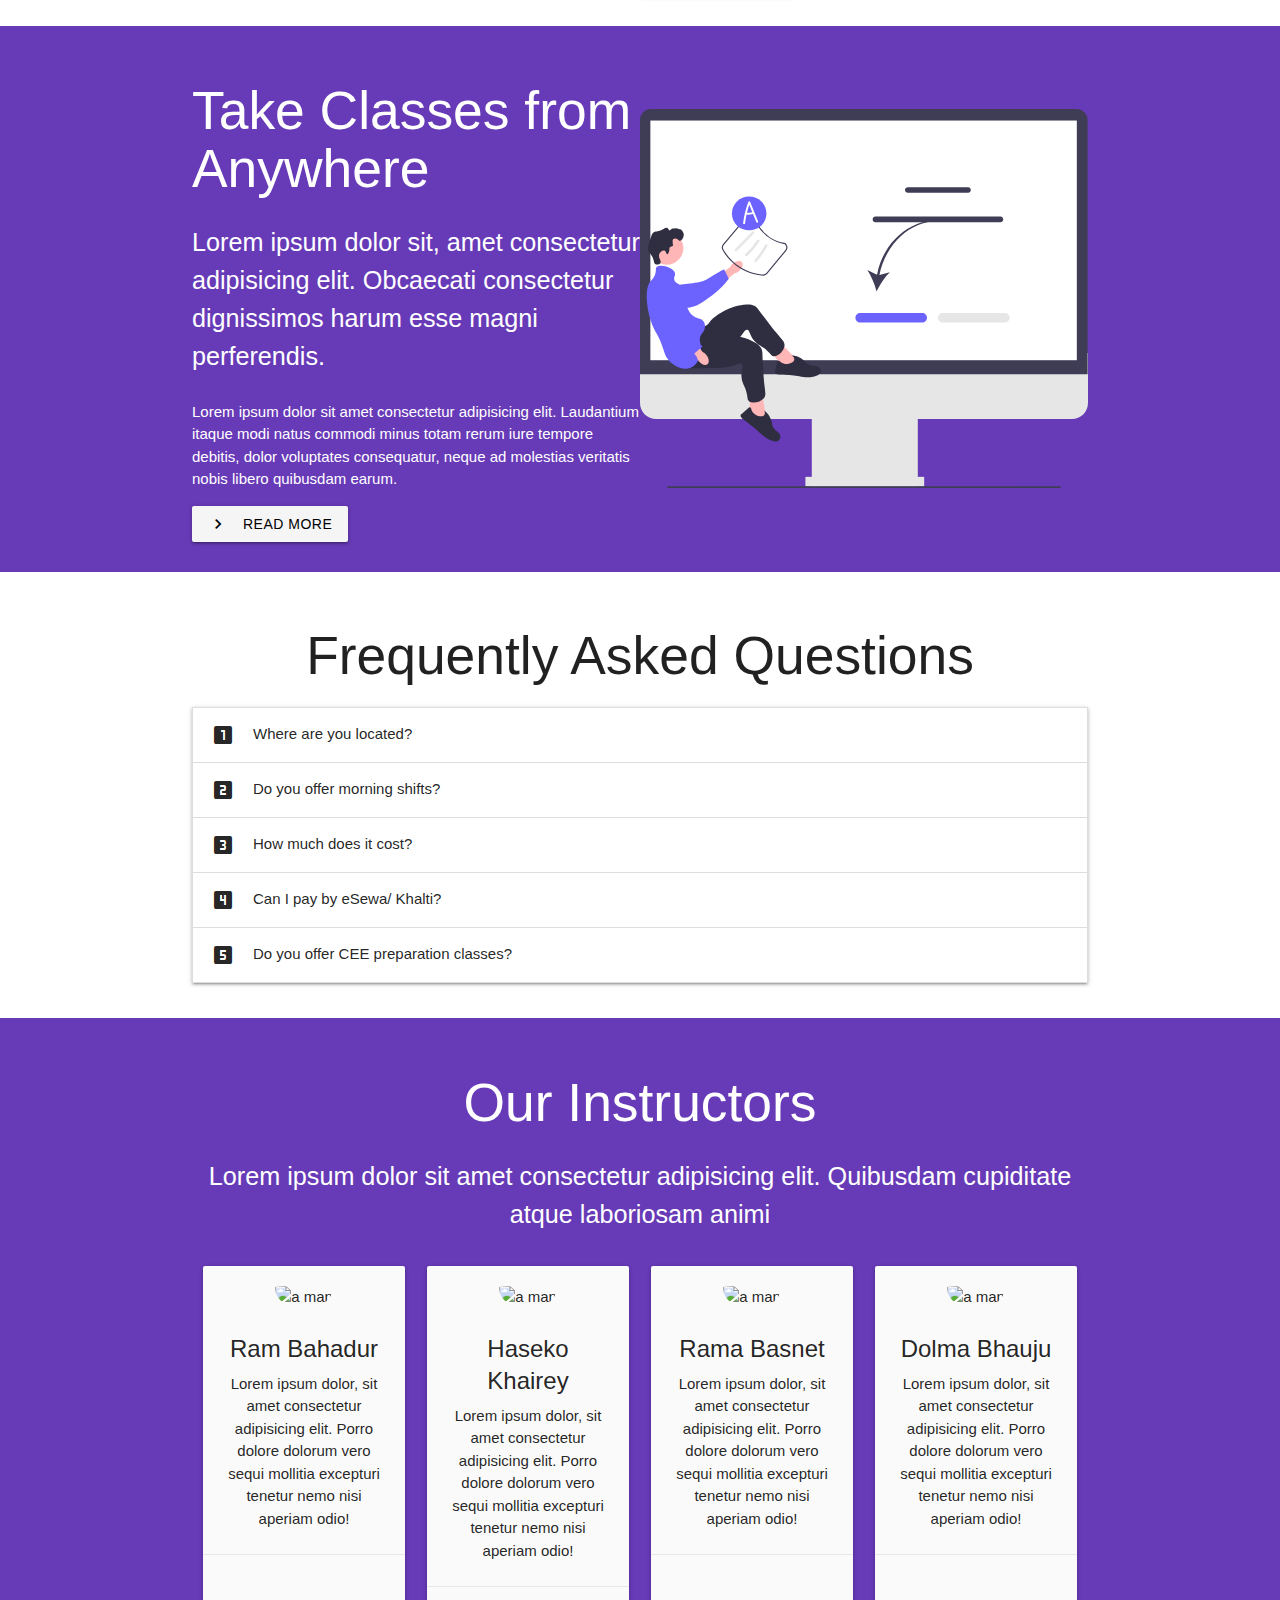
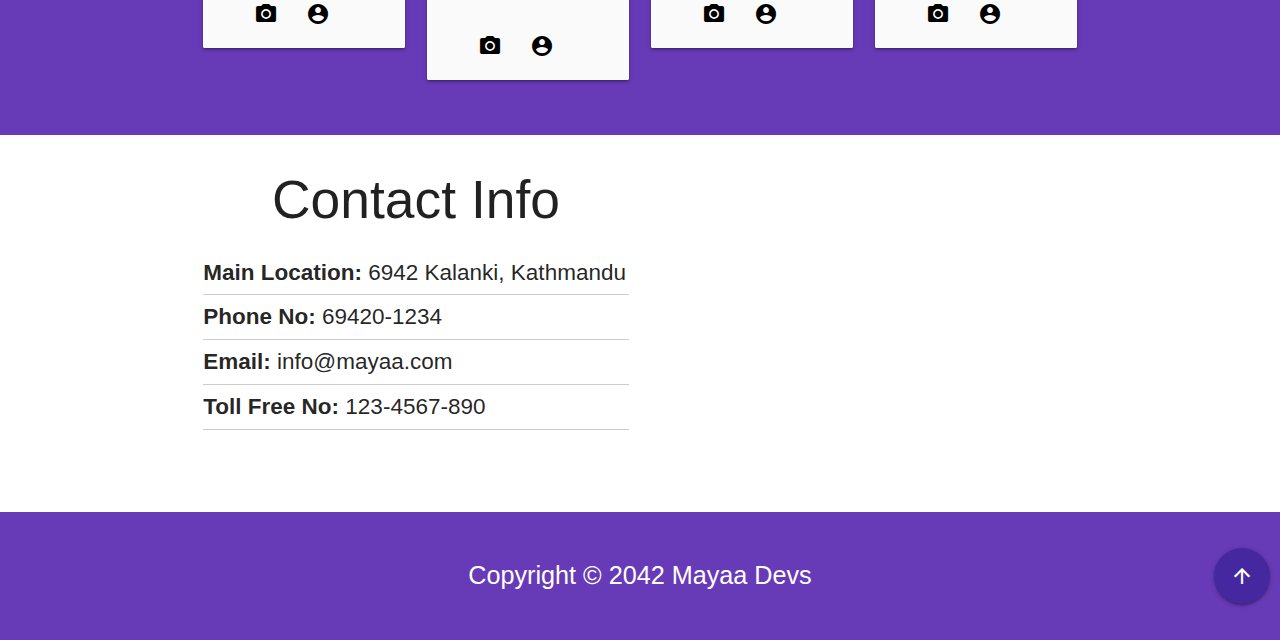
==== commit 99061feb: "Add Modal" ====
--- a/materialize_version/index.html
+++ b/materialize_version/index.html
@@ -63,8 +63,8 @@
                         Quisquam est ad
                         repellendus mollitia quia consequuntur ipsam error odit repellat. Unde laudantium veniam sit
                         adipisci inventore? Sit, tempora labore.</p>
-                    <button class="btn deep-purple darken-3 waves-effect waves-light" data-toggle="modal"
-                        data-target="#enroll">Enroll
+                    <button class="btn deep-purple darken-3 waves-effect waves-light modal-trigger"
+                        data-target="enroll">Enroll
                         <i class="material-icons right">send</i>
                     </button>
                 </div>
@@ -323,14 +323,47 @@
         </div>
     </section>
 
+    <!-- Enroll Modal -->
+    <div id="enroll" class="modal">
+        <div class="modal-content">
+            <h4>Enroll</h4>
+            <p>Lorem ipsum dolor sit amet consectetur.</p>
+            <form>
+                <div class="input-field">
+                    <input id="first_name" type="text" class="validate">
+                    <label for="first_name">First Name</label>
+                </div>
+                <div class="input-field">
+                    <input id="last_name" type="text" class="validate">
+                    <label for="last_name">Last Name</label>
+                </div>
+                <div class="input-field">
+                    <input id="email" type="email" class="validate">
+                    <label for="email">Email</label>
+                </div>
+                <div class="input-field">
+                    <input id="phone" type="tel" class="validate">
+                    <label for="phone">Phone No.</label>
+                </div>
+            </form>
+        </div>
+        <div class="modal-footer">
+            <button class="btn deep-purple darken-3 waves-effect waves-light">Submit
+                <i class="material-icons right">send</i>
+            </button>
+            <a href="#!" class="btn grey modal-close waves-effect waves-light">Close
+                <i class="material-icons right">close</i>
+            </a>
+        </div>
+    </div>
     <!-- Footer -->
     <footer class="deep-purple white-text center-align footer">
         <div class="container">
-                <p class="flow-text">Copyright &copy; 2042 Mayaa Devs</p>
-                <!-- floating go up button -->
-                <a href="#" class="go-up btn-floating btn-large deep-purple darken-3 waves-effect waves-light">
-                    <i class="material-icons">arrow_upward</i>
-                </a>
+            <p class="flow-text">Copyright &copy; 2042 Mayaa Devs</p>
+            <!-- floating go up button -->
+            <a href="#" class="go-up btn-floating btn-large deep-purple darken-3 waves-effect waves-light">
+                <i class="material-icons">arrow_upward</i>
+            </a>
         </div>
     </footer>
 
--- a/materialize_version/style.css
+++ b/materialize_version/style.css
@@ -47,15 +47,17 @@
     padding: 20px;
 }
 
+#instructors,
+#questions,
+#learn{
+    padding: 20px 0;
+}
+
 #instructors a {
     color: black;
 }
 
 #instructors img {
-    padding-top: 20px;
-}
-
-#instructors h2 {
     padding-top: 20px;
 }
 
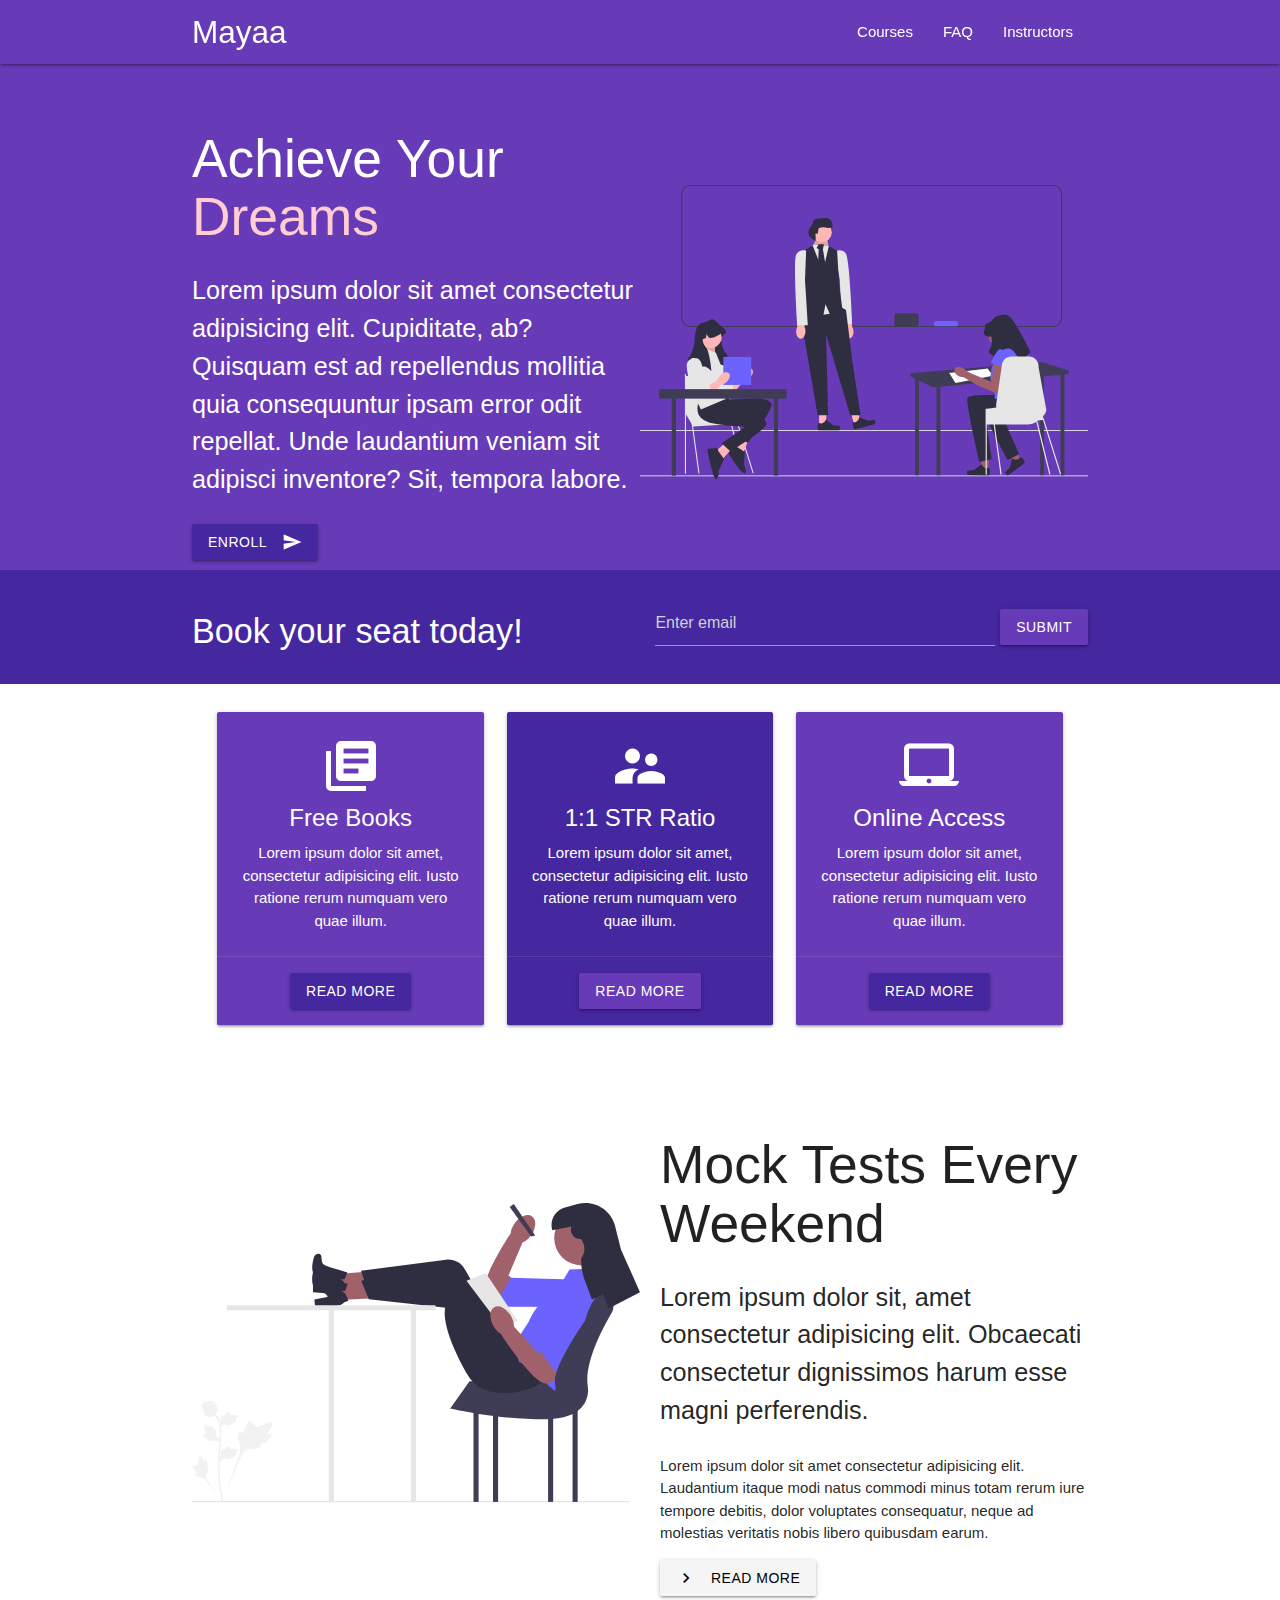
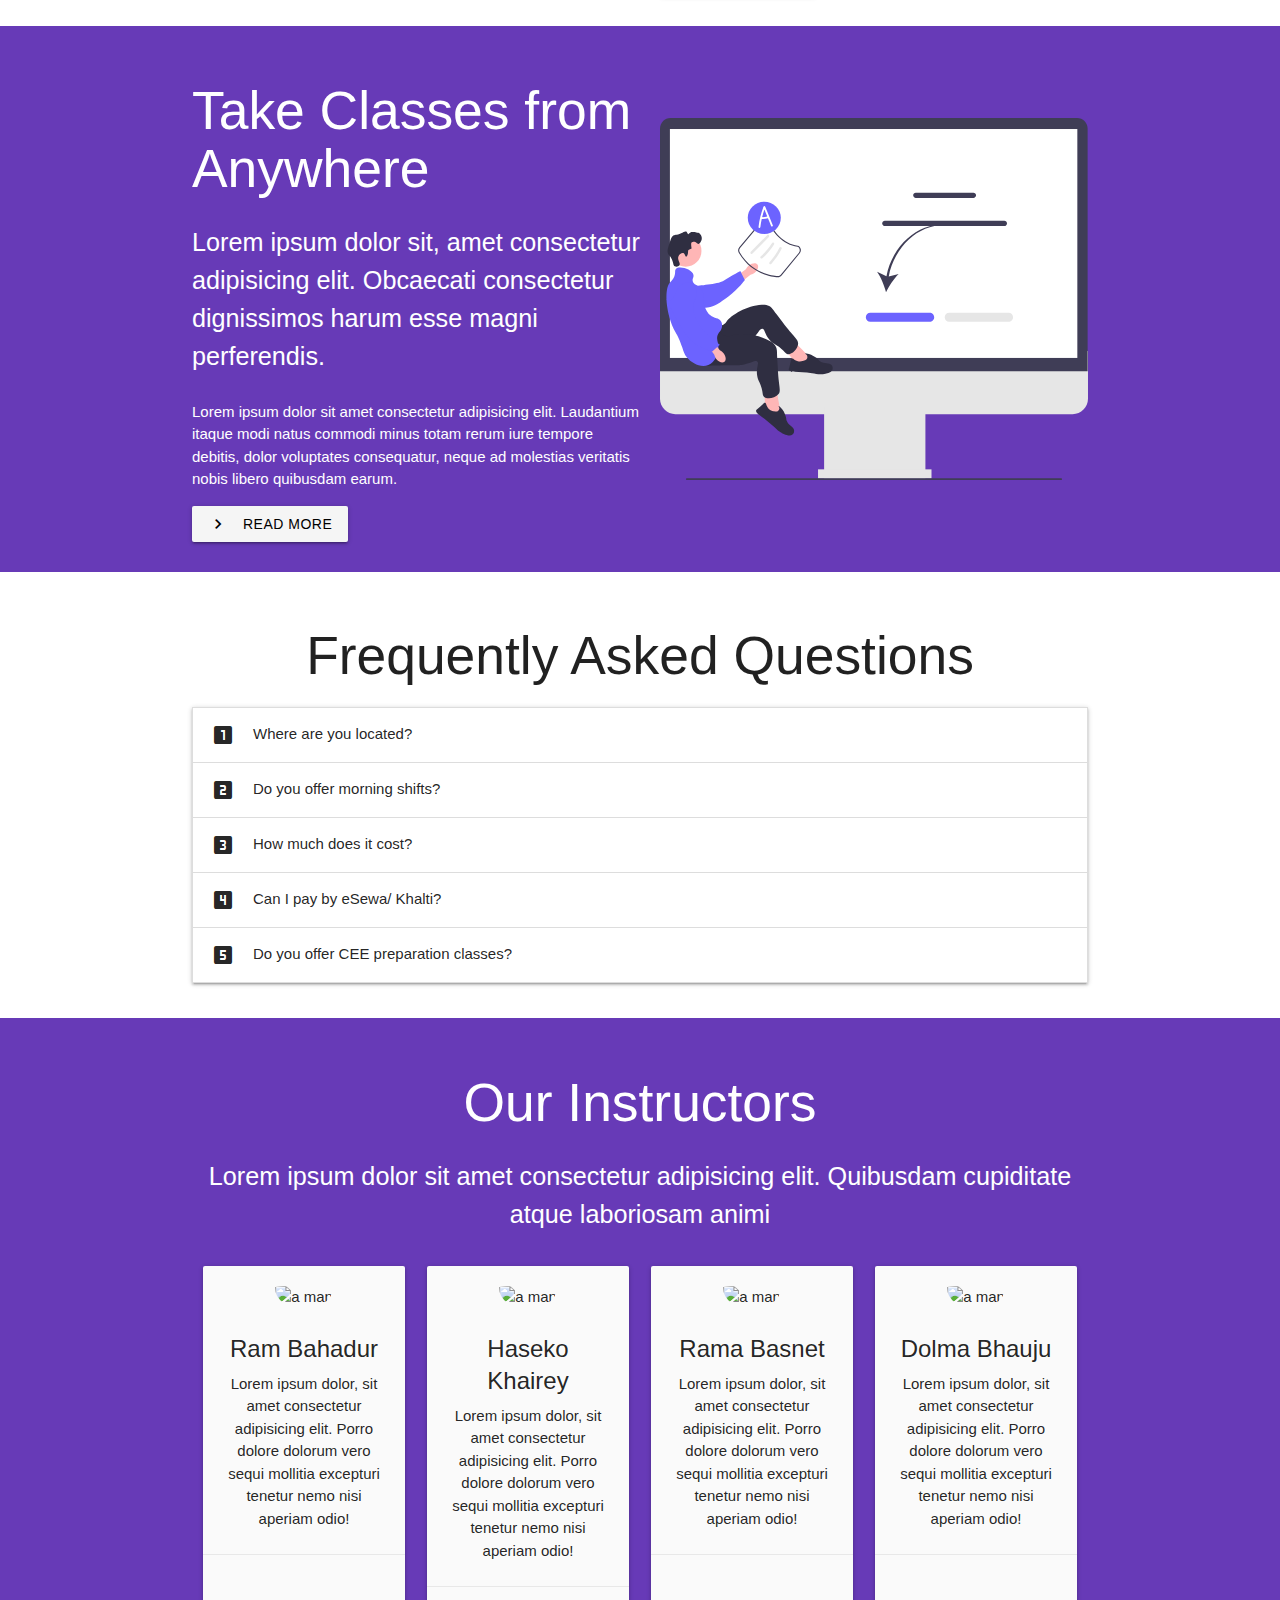
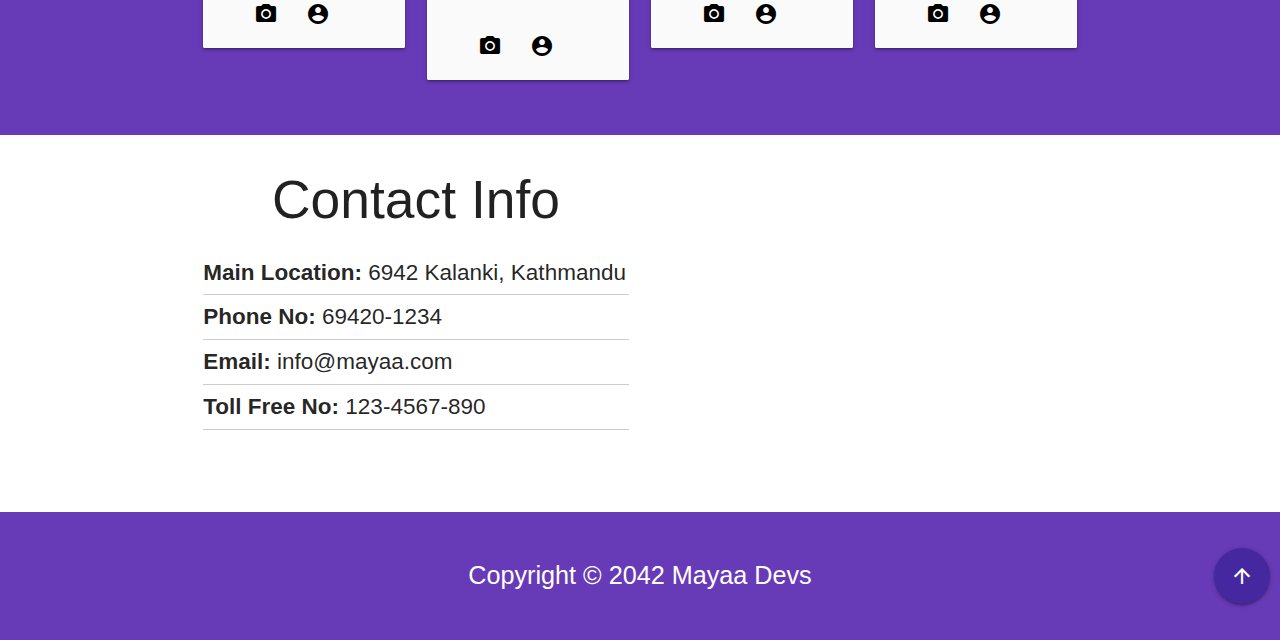
==== commit 83736605: "Add smooth scrolling" ====
--- a/materialize_version/index.html
+++ b/materialize_version/index.html
@@ -16,7 +16,7 @@
 <body>
 
     <!-- Navbar -->
-    <div class="navbar-fixed">
+    <div class="navbar-fixed scrollspy" id="navbar">
         <nav class="nav-wrapper deep-purple z-depth-1">
             <div class="container">
                 <a href="#" class="brand-logo">Mayaa</a>
@@ -144,7 +144,7 @@
     </section>
 
     <!-- Services -->
-    <section id="learn">
+    <section id="learn" class="learn scrollspy">
         <div class="container">
             <div class="flex">
                 <img src="img/exams.svg" class="learn-img" alt="person taking an exam">
@@ -163,7 +163,7 @@
         </div>
     </section>
 
-    <section id="learn" class="deep-purple white-text">
+    <section class="deep-purple white-text learn">
         <div class="container">
             <div class="flex">
                 <div>
@@ -183,7 +183,7 @@
     </section>
 
     <!-- FAQ -->
-    <section id="questions">
+    <section id="questions" class="scrollspy">
         <div class="container">
             <h2 class="center-align">Frequently Asked Questions</h2>
             <ul class="collapsible">
@@ -217,7 +217,7 @@
     </section>
 
     <!-- Instructors -->
-    <section id="instructors" class="deep-purple">
+    <section id="instructors" class="deep-purple scrollspy">
         <div class="container">
             <h2 class="center-align white-text">Our Instructors</h2>
             <p class="flow-text center-align white-text">
@@ -361,8 +361,10 @@
         <div class="container">
             <p class="flow-text">Copyright &copy; 2042 Mayaa Devs</p>
             <!-- floating go up button -->
-            <a href="#" class="go-up btn-floating btn-large deep-purple darken-3 waves-effect waves-light">
-                <i class="material-icons">arrow_upward</i>
+            <a href="#navbar" class="go-up btn-floating btn-large deep-purple darken-3 waves-effect waves-light">
+                <!-- Style added because for some reason clicking on the
+                i tag prevented smooth scrolling -->
+                <i class="material-icons" style="pointer-events: none;">arrow_upward</i>
             </a>
         </div>
     </footer>
--- a/materialize_version/style.css
+++ b/materialize_version/style.css
@@ -26,7 +26,7 @@
 }
 
 .showcase .btn,
-#learn .btn{
+.learn .btn{
     margin-bottom: 10px;
 }
 
@@ -47,9 +47,13 @@
     padding: 20px;
 }
 
+.learn .flex > :nth-child(2) {
+    padding-left: 20px;
+}
+
 #instructors,
 #questions,
-#learn{
+.learn{
     padding: 20px 0;
 }
 
